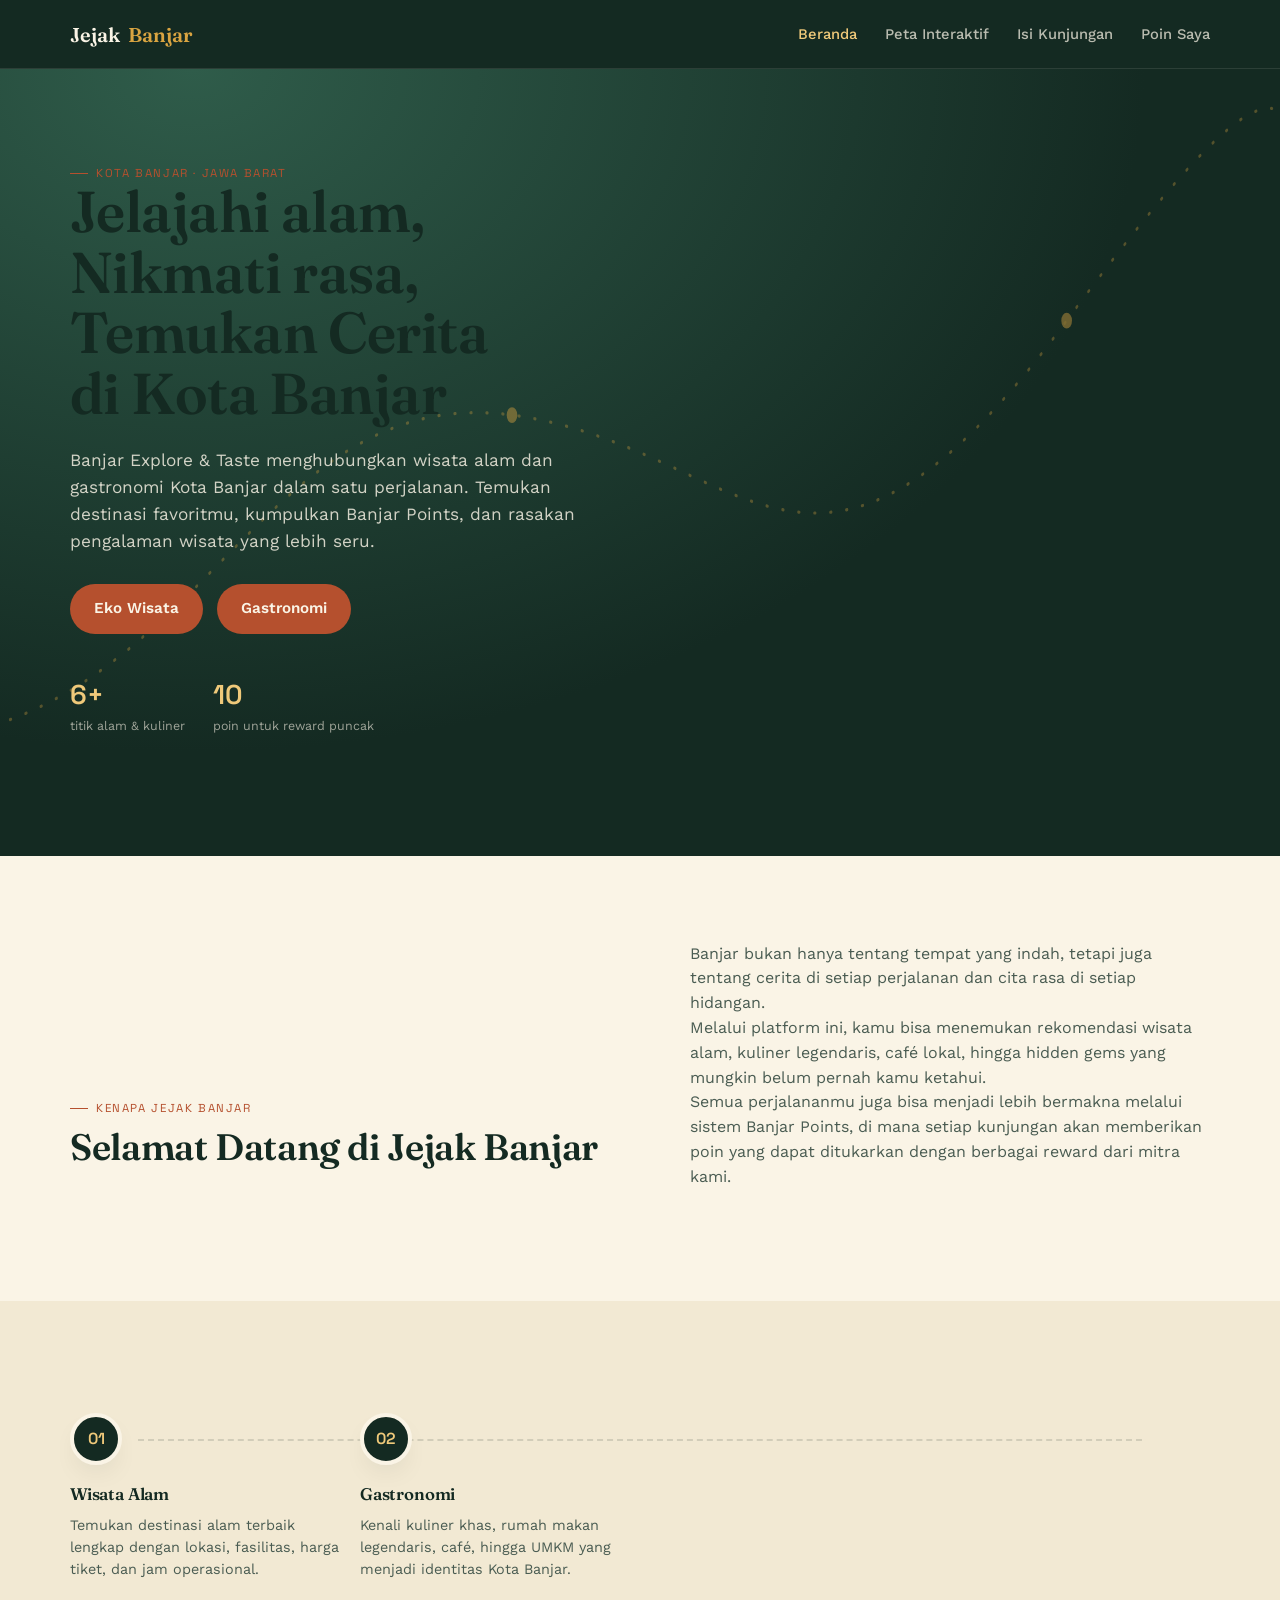
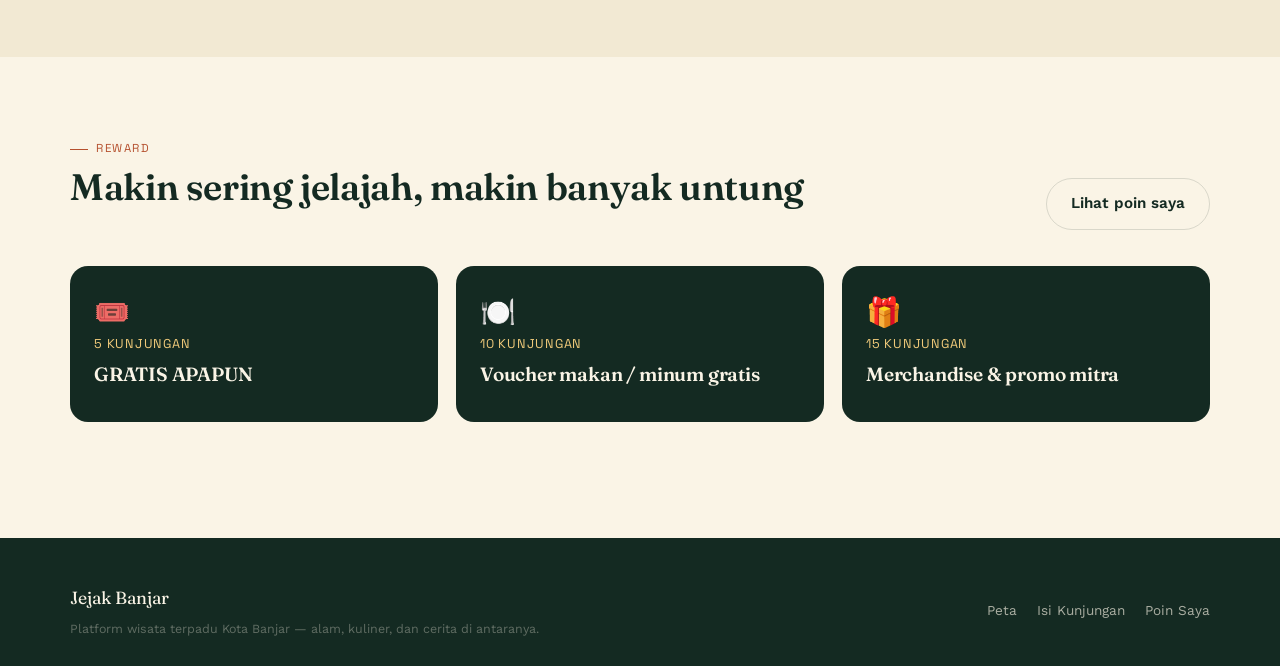
==== index.html @ e45c8aa1 "first commit" ====
<!doctype html>
<html lang="id">
<head>
<meta charset="UTF-8" />
<meta name="viewport" content="width=device-width, initial-scale=1.0" />
<title>Jejak Banjar — Alam & Rasa Kota Banjar</title>
<meta name="description" content="Platform wisata terpadu Kota Banjar: temukan wisata alam terdekat dengan kuliner khas, isi form kunjungan, kumpulkan poin, dapatkan reward." />
<link rel="stylesheet" href="css/style.css" />
</head>
<body>

<nav class="nav">
  <div class="container">
    <a href="index.html" class="nav-brand">Jejak <span>Banjar</span></a>
    <ul class="nav-links">
      <li><a href="index.html" class="active">Beranda</a></li>
      <li><a href="peta.html">Peta Interaktif</a></li>
      <li><a href="kunjungan.html">Isi Kunjungan</a></li>
      <li><a href="dashboard.html">Poin Saya</a></li>
    </ul>
  </div>
</nav>

<header class="hero">
  <svg class="hero-trail" viewBox="0 0 1200 500" preserveAspectRatio="none" xmlns="http://www.w3.org/2000/svg" aria-hidden="true">
    <path d="M -20 420 C 200 380, 260 200, 480 220 S 760 380, 1000 160 S 1180 60, 1260 40" fill="none" stroke="#D9A441" stroke-width="2" stroke-dasharray="1 14" stroke-linecap="round" opacity="0.6"/>
    <circle cx="480" cy="220" r="5" fill="#D9A441" opacity="0.8"/>
    <circle cx="1000" cy="160" r="5" fill="#D9A441" opacity="0.8"/>
  </svg>
  <div class="container hero-grid">
    <div>
      <span class="eyebrow">Kota Banjar · Jawa Barat</span>
      <h1>Jelajahi alam,<br>Nikmati rasa,<br>Temukan Cerita<br>di Kota Banjar</h1>
      <p class="lede">Banjar Explore & Taste menghubungkan wisata alam dan gastronomi Kota Banjar dalam satu perjalanan. Temukan destinasi favoritmu, kumpulkan Banjar Points, dan rasakan pengalaman wisata yang lebih seru.</p>
      <div class="hero-actions">
        <a href="peta.html" class="btn btn-primary">Eko Wisata</a>
        <a href="kunjungan.html" class="btn btn-primary">Gastronomi</a>
      </div>
      <div class="hero-stats">
        <div class="hero-stat"><div class="num">6+</div><div class="lbl">titik alam &amp; kuliner</div></div>
        <div class="hero-stat"><div class="num">10</div><div class="lbl">poin untuk reward puncak</div></div>
      </div>
    </div>

    </div>
  </div>
</header>

<section class="section">
  <div class="container">
    <div class="section-head">
      <div>
        <span class="eyebrow">Kenapa Jejak Banjar</span>
        <h2>Selamat Datang di Jejak Banjar</h2>
      </div>
      <p>Banjar bukan hanya tentang tempat yang indah, tetapi juga tentang cerita di setiap perjalanan dan cita rasa di setiap hidangan.<br>Melalui platform ini, kamu bisa menemukan rekomendasi wisata alam, kuliner legendaris, café lokal, hingga hidden gems yang mungkin belum pernah kamu ketahui.<br>Semua perjalananmu juga bisa menjadi lebih bermakna melalui sistem Banjar Points, di mana setiap kunjungan akan memberikan poin yang dapat ditukarkan dengan berbagai reward dari mitra kami.</p>
    </div>
    </div>
  </div>
</section>

<section class="section section-alt">
  <div class="container">
    <div class="section-head">
    </div>
    <div class="flow">
      <div class="waypoint">
        <div class="pin">01</div>
        <h3>Wisata Alam</h3>
        <p>Temukan destinasi alam terbaik lengkap dengan lokasi, fasilitas, harga tiket, dan jam operasional.</p>
      </div>
      <div class="waypoint">
        <div class="pin">02</div>
        <h3>Gastronomi</h3>
        <p>Kenali kuliner khas, rumah makan legendaris, café, hingga UMKM yang menjadi identitas Kota Banjar.</p>
      </div>
    </div>
  </div>
</section>

<section class="section">
  <div class="container">
    <div class="section-head">
      <div>
        <span class="eyebrow">Reward</span>
        <h2>Makin sering jelajah, makin banyak untung</h2>
      </div>
      <a href="dashboard.html" class="btn btn-ghost">Lihat poin saya</a>
    </div>
    <div class="reward-strip">
      <div class="reward">
        <span class="ic">🎟️</span>
        <div class="poin-butuh">5 KUNJUNGAN</div>
        <h3>GRATIS APAPUN</h3>
      </div>
      <div class="reward">
        <span class="ic">🍽️</span>
        <div class="poin-butuh">10 KUNJUNGAN</div>
        <h3>Voucher makan / minum gratis</h3>
      </div>
      <div class="reward">
        <span class="ic">🎁</span>
        <div class="poin-butuh">15 KUNJUNGAN</div>
        <h3>Merchandise &amp; promo mitra</h3>
      </div>
    </div>
  </div>
</section>

<footer>
  <div class="container">
    <div>
      <div class="foot-brand">Jejak Banjar</div>
      <small style="margin-top:8px;">Platform wisata terpadu Kota Banjar — alam, kuliner, dan cerita di antaranya.</small>
    </div>
    <ul class="foot-links">
      <li><a href="peta.html">Peta</a></li>
      <li><a href="kunjungan.html">Isi Kunjungan</a></li>
      <li><a href="dashboard.html">Poin Saya</a></li>
    </ul>
  </div>
</footer>

</body>
</html>
---- css/style.css ----
/* ============================================================
   JEJAK BANJAR — design tokens
   Palet   : hutan gelap, kertas kunyit, aksen tanah liat
   Tipe    : Fraunces (display) / Work Sans (body) / Space Grotesk (data)
   Motif   : garis jejak putus-putus menghubungkan titik wisata
   ============================================================ */

@import url("https://fonts.googleapis.com/css2?family=Fraunces:opsz,wght@9..144,400;9..144,600;9..144,700&family=Work+Sans:wght@400;500;600&family=Space+Grotesk:wght@500;600&display=swap");

:root {
  --hutan-900: #142A22;
  --hutan-700: #1B3A2F;
  --hutan-500: #2F5C4A;
  --kunyit-500: #D9A441;
  --kunyit-300: #EFC97A;
  --liat-600: #B5502E;
  --liat-700: #8F3D22;
  --kertas-100: #FAF4E6;
  --kertas-200: #F2E9D3;
  --tinta-900: #14241D;
  --tinta-600: #4A5C52;
  --garis: rgba(20, 36, 29, 0.14);

  --font-display: "Fraunces", serif;
  --font-body: "Work Sans", sans-serif;
  --font-data: "Space Grotesk", sans-serif;

  --radius-s: 10px;
  --radius-m: 18px;
  --radius-l: 28px;
  --shadow-card: 0 12px 30px -18px rgba(20, 36, 29, 0.45);
}

* { box-sizing: border-box; }
html { scroll-behavior: smooth; }

body {
  margin: 0;
  font-family: var(--font-body);
  background: var(--kertas-100);
  color: var(--tinta-900);
  line-height: 1.55;
}

img { max-width: 100%; display: block; }
a { color: inherit; }

h1, h2, h3 {
  font-family: var(--font-display);
  margin: 0 0 0.4em;
  letter-spacing: -0.01em;
  color: var(--hutan-900);
}
h1 { font-size: clamp(2.2rem, 4vw + 1rem, 3.6rem); font-weight: 600; line-height: 1.05; }
h2 { font-size: clamp(1.6rem, 2.4vw + 1rem, 2.3rem); font-weight: 600; }
h3 { font-size: 1.2rem; font-weight: 600; }

.eyebrow {
  font-family: var(--font-data);
  font-size: 0.72rem;
  letter-spacing: 0.14em;
  text-transform: uppercase;
  color: var(--liat-600);
  display: inline-flex;
  align-items: center;
  gap: 8px;
}
.eyebrow::before {
  content: "";
  width: 18px;
  height: 1px;
  background: var(--liat-600);
}

.container {
  width: min(1140px, 92%);
  margin-inline: auto;
}

/* ---------- NAVBAR ---------- */
.nav {
  position: sticky;
  top: 0;
  z-index: 40;
  background: var(--hutan-900);
  border-bottom: 1px solid rgba(250, 244, 230, 0.1);
}
.nav .container {
  display: flex;
  align-items: center;
  justify-content: space-between;
  height: 68px;
}
.nav-brand {
  font-family: var(--font-display);
  color: var(--kertas-100);
  font-size: 1.25rem;
  font-weight: 600;
  text-decoration: none;
  display: flex;
  align-items: center;
  gap: 8px;
}
.nav-brand span { color: var(--kunyit-500); }
.nav-links {
  display: flex;
  gap: 28px;
  list-style: none;
  margin: 0;
  padding: 0;
}
.nav-links a {
  color: rgba(250, 244, 230, 0.72);
  text-decoration: none;
  font-size: 0.92rem;
  font-weight: 500;
  transition: color 0.2s ease;
}
.nav-links a:hover, .nav-links a.active { color: var(--kunyit-300); }
.nav-toggle { display: none; }

/* ---------- BUTTONS ---------- */
.btn {
  display: inline-flex;
  align-items: center;
  gap: 8px;
  font-family: var(--font-body);
  font-weight: 600;
  font-size: 0.95rem;
  padding: 13px 24px;
  border-radius: 999px;
  border: none;
  cursor: pointer;
  text-decoration: none;
  transition: transform 0.18s ease, box-shadow 0.18s ease, background 0.18s ease;
}
.btn-primary { background: var(--liat-600); color: var(--kertas-100); }
.btn-primary:hover { background: var(--liat-700); transform: translateY(-2px); box-shadow: 0 10px 22px -10px rgba(143, 61, 34, 0.6); }
.btn-ghost { background: transparent; color: var(--hutan-900); border: 1.5px solid var(--garis); }
.btn-ghost:hover { border-color: var(--hutan-900); }
.btn-light { background: var(--kertas-100); color: var(--hutan-900); }
.btn-light:hover { transform: translateY(-2px); }
.btn-block { width: 100%; justify-content: center; }
.btn:focus-visible, a:focus-visible, input:focus-visible, textarea:focus-visible, button:focus-visible {
  outline: 2.5px solid var(--kunyit-500);
  outline-offset: 2px;
}

/* ---------- HERO ---------- */
.hero {
  position: relative;
  background: radial-gradient(120% 140% at 15% 0%, var(--hutan-500) 0%, var(--hutan-900) 62%);
  color: var(--kertas-100);
  padding: 88px 0 120px;
  overflow: hidden;
}
.hero-trail {
  position: absolute;
  inset: 0;
  width: 100%;
  height: 100%;
  opacity: 0.55;
  pointer-events: none;
}
.hero-grid {
  position: relative;
  z-index: 2;
  display: grid;
  grid-template-columns: 1.1fr 0.9fr;
  gap: 48px;
  align-items: center;
}
.hero p.lede {
  font-size: 1.08rem;
  color: rgba(250, 244, 230, 0.82);
  max-width: 46ch;
  margin: 18px 0 30px;
}
.hero-actions { display: flex; gap: 14px; flex-wrap: wrap; }
.hero-stats {
  display: flex;
  gap: 28px;
  margin-top: 40px;
}
.hero-stat .num {
  font-family: var(--font-data);
  font-size: 1.7rem;
  font-weight: 600;
  color: var(--kunyit-300);
}
.hero-stat .lbl {
  font-size: 0.78rem;
  color: rgba(250, 244, 230, 0.6);
}

.hero-card {
  background: var(--kertas-100);
  color: var(--tinta-900);
  border-radius: var(--radius-l);
  padding: 26px;
  box-shadow: var(--shadow-card);
  position: relative;
  z-index: 2;
}
.hero-card .pair {
  display: flex;
  align-items: center;
  gap: 14px;
  padding: 12px 0;
  border-bottom: 1px dashed var(--garis);
}
.hero-card .pair:last-child { border-bottom: none; }
.hero-card .pair .ic { font-size: 1.6rem; }
.hero-card .pair .name { font-weight: 600; font-size: 0.95rem; }
.hero-card .pair .meta { font-size: 0.78rem; color: var(--tinta-600); }
.hero-card .arrow { margin-left: auto; color: var(--liat-600); font-family: var(--font-data); font-size: 0.8rem; }

/* ---------- SECTIONS ---------- */
.section { padding: 76px 0; }
.section-head {
  display: flex;
  justify-content: space-between;
  align-items: flex-end;
  gap: 24px;
  margin-bottom: 36px;
  flex-wrap: wrap;
}
.section-head p { color: var(--tinta-600); max-width: 52ch; margin: 10px 0 0; }
.section-alt { background: var(--kertas-200); }

/* card grid */
.grid { display: grid; gap: 22px; }
.grid-3 { grid-template-columns: repeat(3, 1fr); }
.grid-2 { grid-template-columns: repeat(2, 1fr); }

.card {
  background: var(--kertas-100);
  border: 1px solid var(--garis);
  border-radius: var(--radius-m);
  padding: 22px;
  box-shadow: var(--shadow-card);
  transition: transform 0.2s ease, box-shadow 0.2s ease;
}
.card:hover { transform: translateY(-4px); }
.card .ic { font-size: 2.1rem; margin-bottom: 10px; display: block; }
.card .tags { display: flex; gap: 6px; flex-wrap: wrap; margin: 12px 0 6px; }
.tag {
  font-family: var(--font-data);
  font-size: 0.68rem;
  letter-spacing: 0.03em;
  padding: 4px 10px;
  border-radius: 999px;
  background: var(--kertas-200);
  color: var(--hutan-700);
}
.card.kuliner .ic { color: var(--liat-600); }
.card-link {
  display: inline-flex;
  align-items: center;
  gap: 6px;
  margin-top: 14px;
  font-weight: 600;
  font-size: 0.86rem;
  color: var(--liat-600);
  text-decoration: none;
}
.card-link:hover { text-decoration: underline; }

/* waypoint / numbered flow — justified: this is a literal sequence of steps */
.flow { display: grid; grid-template-columns: repeat(4, 1fr); gap: 20px; position: relative; }
.flow::before {
  content: "";
  position: absolute;
  top: 26px;
  left: 6%;
  right: 6%;
  height: 0;
  border-top: 2px dashed var(--garis);
  z-index: 0;
}
.waypoint { position: relative; z-index: 1; text-align: left; }
.waypoint .pin {
  width: 52px;
  height: 52px;
  border-radius: 50%;
  background: var(--hutan-900);
  color: var(--kunyit-300);
  font-family: var(--font-data);
  font-weight: 600;
  display: flex;
  align-items: center;
  justify-content: center;
  margin-bottom: 16px;
  border: 4px solid var(--kertas-100);
  box-shadow: var(--shadow-card);
}
.waypoint h3 { margin-bottom: 6px; font-size: 1.05rem; }
.waypoint p { color: var(--tinta-600); font-size: 0.9rem; margin: 0; }

/* reward strip */
.reward-strip {
  display: grid;
  grid-template-columns: repeat(3, 1fr);
  gap: 18px;
}
.reward {
  background: var(--hutan-900);
  color: var(--kertas-100);
  border-radius: var(--radius-m);
  padding: 24px;
  position: relative;
  overflow: hidden;
}
.reward .poin-butuh {
  font-family: var(--font-data);
  color: var(--kunyit-300);
  font-size: 0.8rem;
  letter-spacing: 0.06em;
}
.reward h3 { color: var(--kertas-100); margin-top: 6px; }
.reward .ic { font-size: 1.8rem; }

/* ---------- FOOTER ---------- */
footer {
  background: var(--hutan-900);
  color: rgba(250, 244, 230, 0.65);
  padding: 46px 0 28px;
  margin-top: 40px;
}
footer .container {
  display: flex;
  justify-content: space-between;
  flex-wrap: wrap;
  gap: 20px;
  align-items: center;
}
footer .foot-brand { color: var(--kertas-100); font-family: var(--font-display); font-size: 1.1rem; }
footer .foot-links { display: flex; gap: 20px; list-style: none; padding: 0; margin: 0; font-size: 0.85rem; }
footer .foot-links a { text-decoration: none; color: inherit; }
footer .foot-links a:hover { color: var(--kunyit-300); }
footer small { display: block; margin-top: 26px; opacity: 0.5; font-size: 0.78rem; }

/* ---------- MAP PAGE ---------- */
.map-shell {
  display: grid;
  grid-template-columns: 340px 1fr;
  gap: 0;
  border-radius: var(--radius-l);
  overflow: hidden;
  box-shadow: var(--shadow-card);
  border: 1px solid var(--garis);
  min-height: 620px;
}
.map-panel {
  background: var(--kertas-100);
  padding: 22px;
  overflow-y: auto;
  max-height: 620px;
}
.map-filter { display: flex; gap: 8px; flex-wrap: wrap; margin-bottom: 16px; }
.chip {
  font-family: var(--font-data);
  font-size: 0.74rem;
  padding: 7px 13px;
  border-radius: 999px;
  border: 1.5px solid var(--garis);
  background: transparent;
  cursor: pointer;
  color: var(--tinta-600);
  transition: all 0.15s ease;
}
.chip.active, .chip:hover { border-color: var(--hutan-900); color: var(--hutan-900); background: var(--kertas-200); }
.map-list-item {
  display: flex;
  gap: 12px;
  padding: 12px 8px;
  border-radius: var(--radius-s);
  cursor: pointer;
  border: 1px solid transparent;
}
.map-list-item:hover, .map-list-item.selected { background: var(--kertas-200); border-color: var(--garis); }
.map-list-item .ic { font-size: 1.5rem; }
.map-list-item h4 { margin: 0 0 3px; font-size: 0.92rem; font-family: var(--font-body); font-weight: 600; }
.map-list-item .meta { font-size: 0.76rem; color: var(--tinta-600); }
#leaflet-map { height: 620px; width: 100%; }

.leaflet-popup-content-wrapper { border-radius: var(--radius-s); font-family: var(--font-body); }
.popup-title { font-weight: 600; margin-bottom: 2px; }
.popup-link { font-size: 0.82rem; color: var(--liat-600); }

/* ---------- DETAIL PAGE ---------- */
.detail-hero {
  background: var(--hutan-900);
  color: var(--kertas-100);
  padding: 60px 0 60px;
}
.detail-hero .ic { font-size: 3.2rem; }
.detail-grid { grid-template-columns: 1.4fr 1fr; display: grid; gap: 30px; margin-top: -70px; position: relative; z-index: 3; }
.info-card {
  background: var(--kertas-100);
  border-radius: var(--radius-m);
  padding: 22px;
  box-shadow: var(--shadow-card);
  border: 1px solid var(--garis);
}
.info-row { display: flex; justify-content: space-between; padding: 11px 0; border-bottom: 1px dashed var(--garis); font-size: 0.9rem; }
.info-row:last-child { border-bottom: none; }
.info-row .k { color: var(--tinta-600); }
.info-row .v { font-weight: 600; text-align: right; }

/* ---------- FORM PAGE ---------- */
.form-shell {
  max-width: 620px;
  margin: 0 auto;
  background: var(--kertas-100);
  border: 1px solid var(--garis);
  border-radius: var(--radius-l);
  padding: 34px;
  box-shadow: var(--shadow-card);
}
.field { margin-bottom: 20px; }
.field label {
  display: block;
  font-family: var(--font-data);
  font-size: 0.78rem;
  letter-spacing: 0.03em;
  text-transform: uppercase;
  color: var(--tinta-600);
  margin-bottom: 8px;
}
.field input[type="text"],
.field input[type="tel"],
.field input[type="email"],
.field input[type="date"],
.field select,
.field textarea {
  width: 100%;
  padding: 13px 14px;
  border-radius: var(--radius-s);
  border: 1.5px solid var(--garis);
  background: var(--kertas-100);
  font-family: var(--font-body);
  font-size: 0.95rem;
  color: var(--tinta-900);
}
.field textarea { resize: vertical; min-height: 80px; }
.field input:focus, .field select:focus, .field textarea:focus { border-color: var(--liat-600); outline: none; }

.upload-box {
  border: 1.5px dashed var(--garis);
  border-radius: var(--radius-s);
  padding: 26px;
  text-align: center;
  cursor: pointer;
  color: var(--tinta-600);
  font-size: 0.88rem;
}
.upload-box:hover { border-color: var(--liat-600); color: var(--liat-600); }
.upload-preview { margin-top: 14px; border-radius: var(--radius-s); overflow: hidden; max-height: 220px; }
.upload-preview img { width: 100%; object-fit: cover; }

.form-note { font-size: 0.82rem; color: var(--tinta-600); margin-top: 4px; }

.success-box {
  text-align: center;
  padding: 40px 20px;
}
.success-box .ic { font-size: 3.4rem; margin-bottom: 12px; }

/* ---------- DASHBOARD PAGE ---------- */
.poin-hero {
  background: var(--hutan-900);
  color: var(--kertas-100);
  border-radius: var(--radius-l);
  padding: 40px;
  display: flex;
  justify-content: space-between;
  align-items: center;
  flex-wrap: wrap;
  gap: 26px;
}
.poin-num { font-family: var(--font-data); font-size: 3.4rem; color: var(--kunyit-300); font-weight: 600; }
.poin-bar-track {
  width: 260px;
  height: 8px;
  background: rgba(250, 244, 230, 0.16);
  border-radius: 999px;
  overflow: hidden;
}
.poin-bar-fill { height: 100%; background: var(--kunyit-500); border-radius: 999px; transition: width 0.4s ease; }

.riwayat-item {
  display: flex;
  justify-content: space-between;
  align-items: center;
  padding: 16px 4px;
  border-bottom: 1px dashed var(--garis);
  font-size: 0.92rem;
}
.riwayat-item:last-child { border-bottom: none; }
.riwayat-item .meta { color: var(--tinta-600); font-size: 0.8rem; }
.riwayat-badge {
  font-family: var(--font-data);
  font-size: 0.72rem;
  background: var(--kertas-200);
  color: var(--hutan-700);
  padding: 4px 10px;
  border-radius: 999px;
}
.empty-state {
  text-align: center;
  padding: 60px 20px;
  color: var(--tinta-600);
}
.empty-state .ic { font-size: 2.6rem; margin-bottom: 10px; }

/* ---------- RESPONSIVE ---------- */
@media (max-width: 880px) {
  .hero-grid { grid-template-columns: 1fr; }
  .grid-3 { grid-template-columns: 1fr 1fr; }
  .flow { grid-template-columns: 1fr 1fr; row-gap: 32px; }
  .flow::before { display: none; }
  .map-shell { grid-template-columns: 1fr; }
  #leaflet-map { height: 380px; }
  .map-panel { max-height: 340px; }
  .detail-grid { grid-template-columns: 1fr; margin-top: 20px; }
  .reward-strip { grid-template-columns: 1fr; }
  .poin-bar-track { width: 100%; }
}
@media (max-width: 600px) {
  .nav-links { display: none; }
  .grid-3, .grid-2 { grid-template-columns: 1fr; }
  .hero { padding: 56px 0 90px; }
  .section { padding: 54px 0; }
}

@media (prefers-reduced-motion: reduce) {
  * { animation: none !important; transition: none !important; }
}
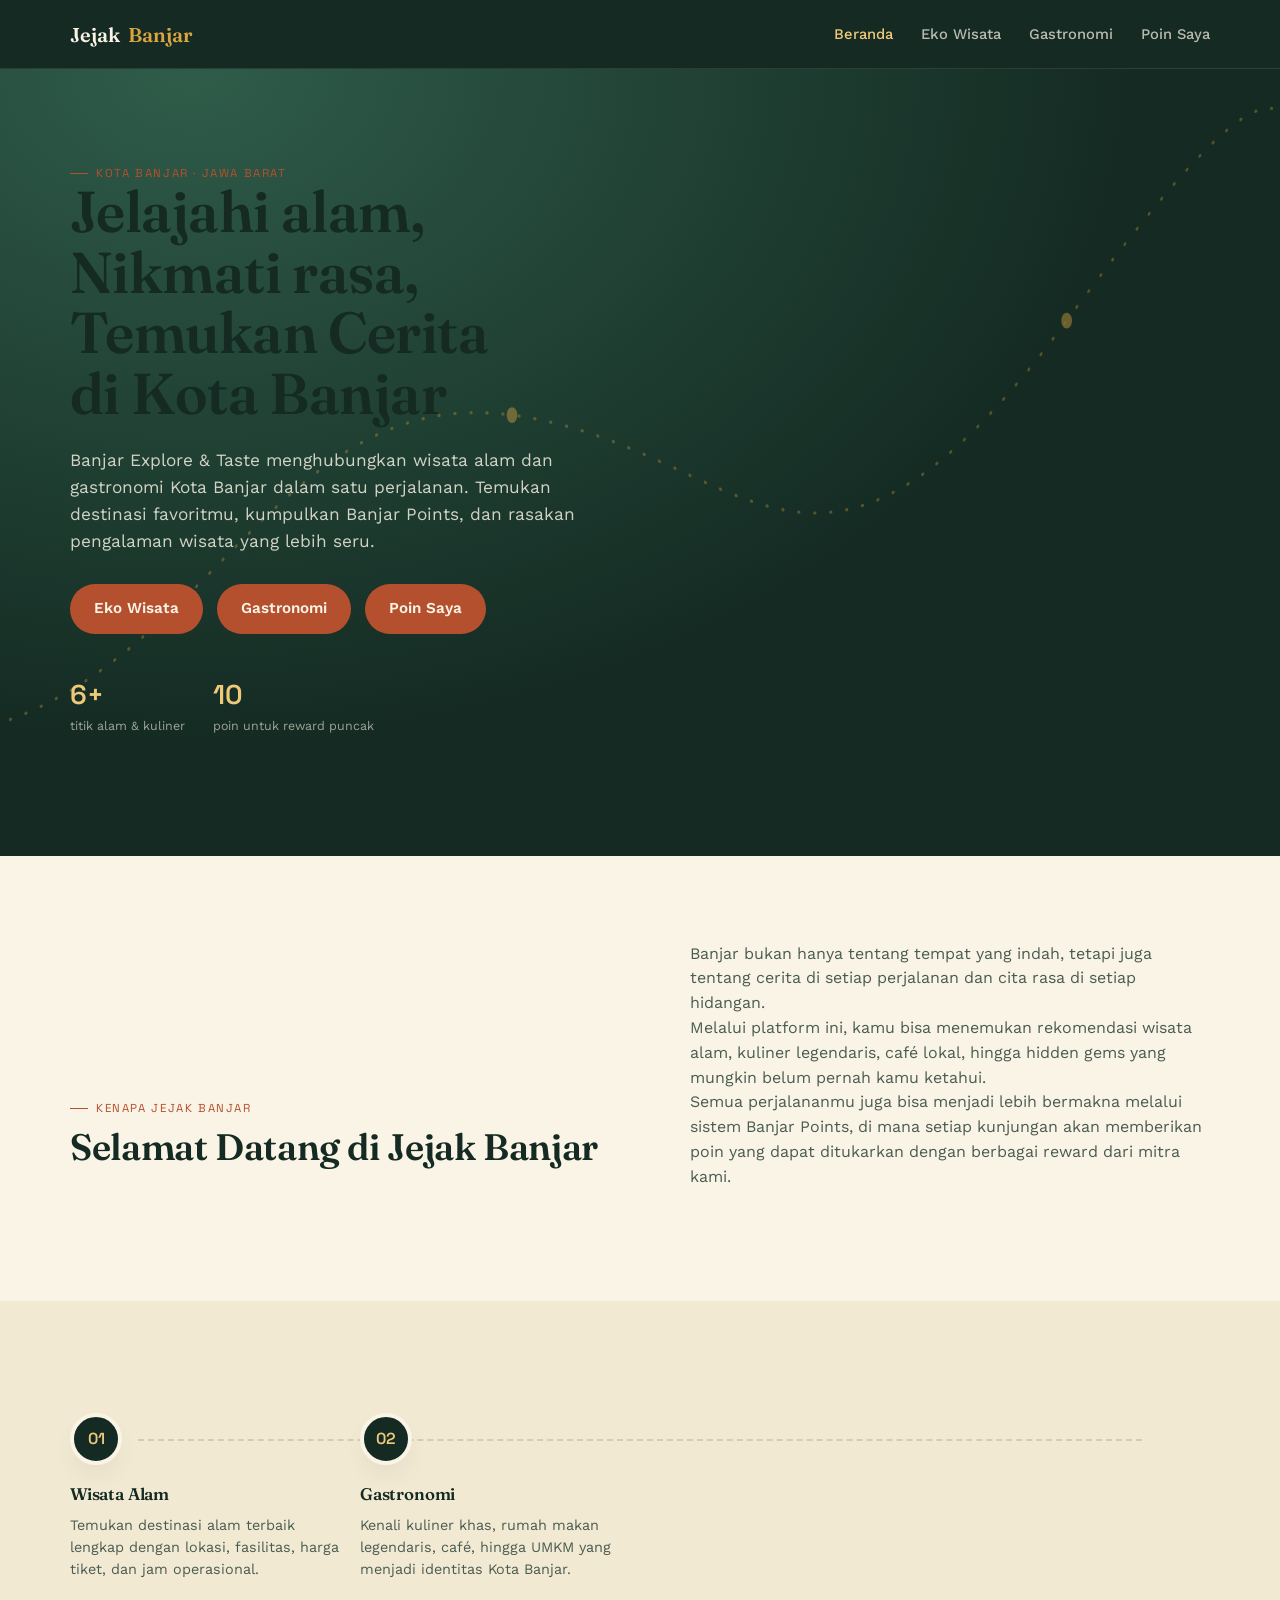
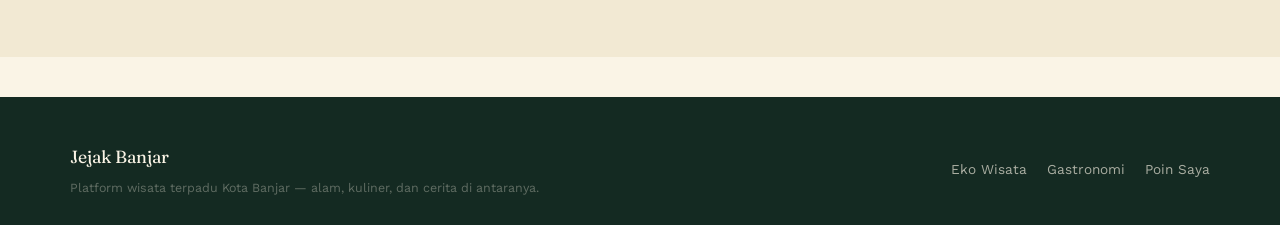
==== commit 682ef8c3: "jejakBanjarv2" ====
--- a/index.html
+++ b/index.html
@@ -14,8 +14,8 @@
     <a href="index.html" class="nav-brand">Jejak <span>Banjar</span></a>
     <ul class="nav-links">
       <li><a href="index.html" class="active">Beranda</a></li>
-      <li><a href="peta.html">Peta Interaktif</a></li>
-      <li><a href="kunjungan.html">Isi Kunjungan</a></li>
+      <li><a href="peta.html">Eko Wisata</a></li>
+      <li><a href="kunjungan.html">Gastronomi</a></li>
       <li><a href="dashboard.html">Poin Saya</a></li>
     </ul>
   </div>
@@ -35,6 +35,7 @@
       <div class="hero-actions">
         <a href="peta.html" class="btn btn-primary">Eko Wisata</a>
         <a href="kunjungan.html" class="btn btn-primary">Gastronomi</a>
+        <a href="dashboard.html" class="btn btn-primary">Poin Saya</a>
       </div>
       <div class="hero-stats">
         <div class="hero-stat"><div class="num">6+</div><div class="lbl">titik alam &amp; kuliner</div></div>
@@ -78,35 +79,6 @@
   </div>
 </section>
 
-<section class="section">
-  <div class="container">
-    <div class="section-head">
-      <div>
-        <span class="eyebrow">Reward</span>
-        <h2>Makin sering jelajah, makin banyak untung</h2>
-      </div>
-      <a href="dashboard.html" class="btn btn-ghost">Lihat poin saya</a>
-    </div>
-    <div class="reward-strip">
-      <div class="reward">
-        <span class="ic">🎟️</span>
-        <div class="poin-butuh">5 KUNJUNGAN</div>
-        <h3>GRATIS APAPUN</h3>
-      </div>
-      <div class="reward">
-        <span class="ic">🍽️</span>
-        <div class="poin-butuh">10 KUNJUNGAN</div>
-        <h3>Voucher makan / minum gratis</h3>
-      </div>
-      <div class="reward">
-        <span class="ic">🎁</span>
-        <div class="poin-butuh">15 KUNJUNGAN</div>
-        <h3>Merchandise &amp; promo mitra</h3>
-      </div>
-    </div>
-  </div>
-</section>
-
 <footer>
   <div class="container">
     <div>
@@ -114,8 +86,8 @@
       <small style="margin-top:8px;">Platform wisata terpadu Kota Banjar — alam, kuliner, dan cerita di antaranya.</small>
     </div>
     <ul class="foot-links">
-      <li><a href="peta.html">Peta</a></li>
-      <li><a href="kunjungan.html">Isi Kunjungan</a></li>
+      <li><a href="peta.html">Eko Wisata</a></li>
+      <li><a href="kunjungan.html">Gastronomi</a></li>
       <li><a href="dashboard.html">Poin Saya</a></li>
     </ul>
   </div>
